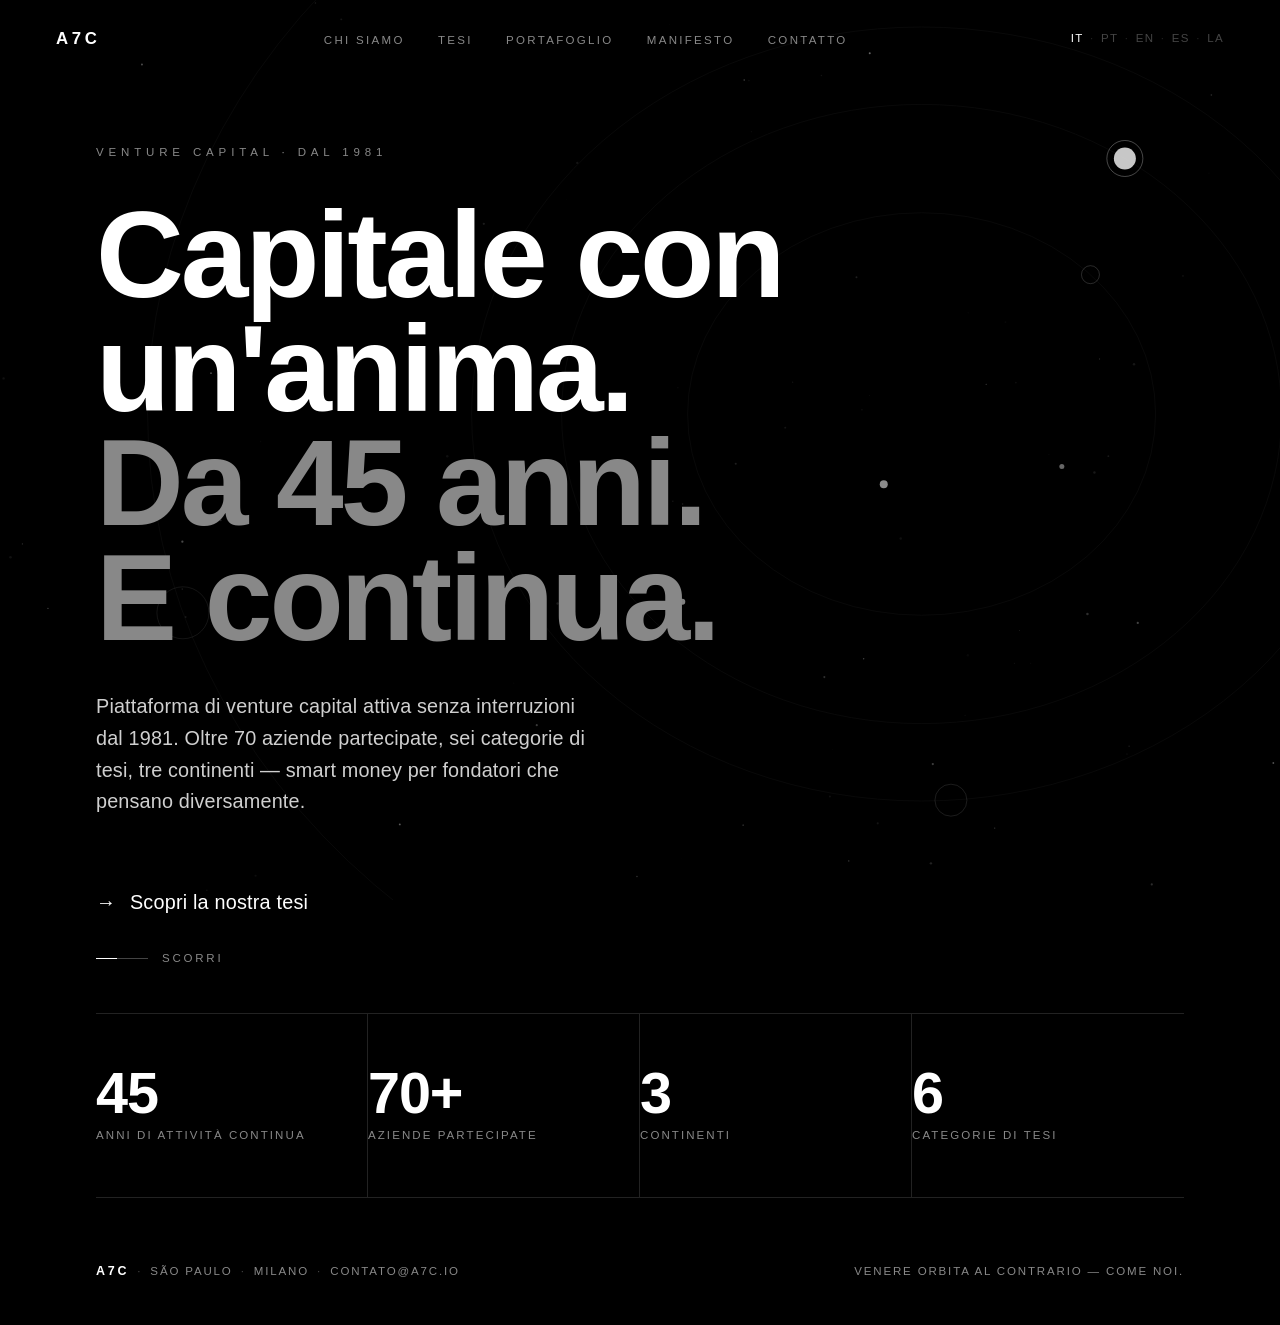
==== index.html @ 331fae42 "init: A7C site" ====
<!DOCTYPE html>
<html lang="pt">
<head>
<meta charset="UTF-8" />
<meta name="viewport" content="width=device-width, initial-scale=1.0" />
<title>A7C · Capital com alma</title>
<meta name="description" content="A7C — venture capital em operação contínua desde 1981. Capital com alma." />
<link rel="stylesheet" href="assets/system.css" />
</head>
<body>

<!-- Céu celeste (fundo global, assinatura do site) -->
<canvas id="celestial" aria-hidden="true"></canvas>

<!-- NAV global -->
<header class="nav" id="nav">
  <a href="index.html" class="wordmark" aria-label="A7C — início">A7C</a>

  <nav class="nav-center" aria-label="Navegação principal">
    <ul class="nav-links">
      <li><a href="sobre.html" data-i18n="nav.about">Sobre</a></li>
      <li><a href="tese.html" data-i18n="nav.thesis">Tese</a></li>
      <li><a href="portfolio.html" data-i18n="nav.portfolio">Portfólio</a></li>
      <li><a href="manifesto.html" data-i18n="nav.manifesto">Manifesto</a></li>
      <li><a href="contato.html" data-i18n="nav.contact">Contato</a></li>
    </ul>
  </nav>

  <div class="nav-right">
    <div class="lang" role="group" aria-label="Idioma"></div>
  </div>
</header>

<main class="shell">

  <!-- HERO -->
  <section class="hero" id="hero">
    <div class="wrap hero-inner">
      <p class="eyebrow reveal" data-i18n="hero.eyebrow">Venture Capital · Desde 1981</p>

      <h1 class="display hero-title">
        <span class="reveal" data-i18n="hero.line1">Capital com alma.</span>
        <span class="reveal hero-line2" data-i18n="hero.line2">Há 45 anos. E contando.</span>
      </h1>

      <p class="lead reveal hero-lead" data-i18n="hero.lead">
        Plataforma de venture capital em operação contínua desde 1981. Mais de 70 empresas investidas, seis categorias de tese, três continentes — smart money para fundadores que pensam diferente.
      </p>

      <p class="reveal hero-cta-wrap">
        <a href="#" class="cta">
          <span class="arrow">→</span>
          <span data-i18n="hero.cta">Conheça nossa tese</span>
        </a>
      </p>
    </div>

    <div class="wrap scroll-hint reveal" aria-hidden="true">
      <span class="scroll-line"></span>
      <span data-i18n="hero.scroll">Role</span>
    </div>
  </section>

  <!-- LINHA DE NÚMEROS -->
  <section class="stats-band">
    <div class="wrap">
      <div class="stats">
        <div class="stat reveal">
          <span class="val">45</span>
          <span class="lbl" data-i18n="stat.years">anos de operação contínua</span>
        </div>
        <div class="stat reveal">
          <span class="val">70+</span>
          <span class="lbl" data-i18n="stat.companies">empresas investidas</span>
        </div>
        <div class="stat reveal">
          <span class="val">3</span>
          <span class="lbl" data-i18n="stat.continents">continentes</span>
        </div>
        <div class="stat reveal">
          <span class="val">6</span>
          <span class="lbl" data-i18n="stat.theses">categorias de tese</span>
        </div>
      </div>
    </div>
  </section>

  <!-- RODAPÉ global -->
  <footer class="stats-band">
    <div class="wrap">
      <div class="foot">
        <div class="dotline">
          <span class="wordmark" style="font-size:.78rem">A7C</span>
          <span class="dot">·</span><span>São Paulo</span>
          <span class="dot">·</span><span>Milano</span>
          <span class="dot">·</span><a href="mailto:contato@a7c.io">contato@a7c.io</a>
        </div>
        <div class="foot-meta">
          <span data-i18n="foot.venus" class="muted">Vênus orbita ao contrário — assim como nós.</span>
        </div>
      </div>
    </div>
  </footer>

</main>

<style>
  /* ---- HERO (específico da home) ---- */
  .hero {
    position: relative;
    min-height: 100svh;
    display: flex;
    flex-direction: column;
    justify-content: center;
    padding-top: clamp(110px, 16vh, 200px);
    padding-bottom: clamp(60px, 10vh, 120px);
  }
  .hero-inner { display: flex; flex-direction: column; }
  .hero-title { margin-top: clamp(22px, 4vh, 40px); display: flex; flex-direction: column; }
  .hero-line2 { color: var(--gray-1); }
  .hero-lead { margin-top: clamp(26px, 4vh, 44px); max-width: 46ch; }
  .hero-cta-wrap { margin: clamp(34px, 5vh, 56px) 0 0; }

  /* staggered reveal */
  .hero .reveal:nth-child(1) { transition-delay: .05s; }
  .hero-title .reveal:nth-child(1) { transition-delay: .12s; }
  .hero-title .reveal:nth-child(2) { transition-delay: .22s; }
  .hero-lead { transition-delay: .34s; }
  .hero-cta-wrap { transition-delay: .46s; }

  /* dica de scroll */
  .scroll-hint {
    position: absolute;
    bottom: clamp(26px, 5vh, 48px);
    left: 0; right: 0;
    display: flex; align-items: center; gap: 14px;
    font-size: var(--label);
    text-transform: uppercase;
    letter-spacing: 0.24em;
    color: var(--gray-1);
    transition-delay: .6s;
  }
  .scroll-line {
    width: 52px; height: 1px; background: var(--gray-2);
    position: relative; overflow: hidden;
  }
  .scroll-line::after {
    content: ""; position: absolute; inset: 0;
    width: 40%; background: var(--white);
    animation: scan 2.8s var(--ease) infinite;
  }
  @keyframes scan {
    0% { transform: translateX(-100%); }
    60%,100% { transform: translateX(260%); }
  }

  .stats-band { position: relative; }
  .stats-band .wrap { padding-top: 0; }

  .foot-meta { font-size: var(--label); text-transform: uppercase; letter-spacing: 0.16em; }

  @media (prefers-reduced-motion: reduce) {
    .scroll-line::after { animation: none; }
  }
</style>

<script src="assets/i18n.js"></script>
<script src="assets/celestial.js"></script>
<script>
  // NAV: estado ao rolar
  (function () {
    const nav = document.getElementById('nav');
    const onScroll = () => nav.classList.toggle('is-scrolled', (window.scrollY || 0) > 24);
    window.addEventListener('scroll', onScroll, { passive: true });
    onScroll();
  })();

  // Reveal on enter — reveal what's already in view immediately,
  // observe the rest. Robust across environments where IO may not fire.
  (function () {
    const els = Array.from(document.querySelectorAll('.reveal'));
    const inView = (el) => {
      const r = el.getBoundingClientRect();
      return r.top < (window.innerHeight || 0) * 0.95 && r.bottom > 0;
    };
    const showNow = () => {
      requestAnimationFrame(() => {
        els.forEach(e => { if (inView(e)) e.classList.add('in'); });
      });
    };
    showNow();

    if ('IntersectionObserver' in window) {
      const io = new IntersectionObserver((entries) => {
        entries.forEach(e => { if (e.isIntersecting) { e.target.classList.add('in'); io.unobserve(e.target); } });
      }, { threshold: 0.12, rootMargin: '0px 0px -6% 0px' });
      els.forEach(e => { if (!e.classList.contains('in')) io.observe(e); });
    } else {
      els.forEach(e => e.classList.add('in'));
    }
    // safety net: never leave content hidden
    window.addEventListener('load', () => setTimeout(() => els.forEach(e => e.classList.add('in')), 400));
  })();
</script>

</body>
</html>
---- assets/system.css ----
/* ============================================================
   A7C — SISTEMA DE DESIGN
   Monocromático estrito · Helvetica · cósmico discreto
   Herdado por todas as páginas do site.
   ============================================================ */

/* ---------- Tokens ---------- */
:root {
  /* Cor — monocromático estrito, sem cor */
  --black:   #000000;
  --white:   #FFFFFF;
  --gray-1:  #888888;  /* texto secundário */
  --gray-2:  #444444;  /* hairlines fortes / corpos celestes */
  --gray-3:  #222222;  /* hairlines / fundos */

  --bg: var(--black);
  --fg: var(--white);

  /* Tipografia */
  --font: "Helvetica Neue", Helvetica, Arial, sans-serif;
  --mono: "SFMono-Regular", "SF Mono", "Roboto Mono", Menlo, Consolas, monospace;

  /* Escala fluida */
  --display:  clamp(3.4rem, 9.5vw, 8.5rem);
  --h1:       clamp(2.2rem, 5vw, 3.6rem);
  --h2:       clamp(1.6rem, 3vw, 2.4rem);
  --lead:     clamp(1.05rem, 1.55vw, 1.35rem);
  --body:     clamp(0.95rem, 1.1vw, 1.05rem);
  --label:    0.72rem;

  /* Layout */
  --maxw: 1200px;
  --gutter: clamp(20px, 5vw, 56px);
  --col-gap: clamp(16px, 2vw, 28px);

  /* Movimento */
  --ease: cubic-bezier(0.22, 1, 0.36, 1);
  --slow: 1.1s;
}

/* ---------- Reset ---------- */
*, *::before, *::after { box-sizing: border-box; }
html { -webkit-text-size-adjust: 100%; scroll-behavior: smooth; }
body {
  margin: 0;
  background: var(--bg);
  color: var(--fg);
  font-family: var(--font);
  font-size: var(--body);
  line-height: 1.55;
  font-weight: 400;
  letter-spacing: 0.01em;
  -webkit-font-smoothing: antialiased;
  text-rendering: optimizeLegibility;
  overflow-x: hidden;
}
img { max-width: 100%; display: block; }
a { color: inherit; text-decoration: none; }
::selection { background: var(--white); color: var(--black); }

/* ---------- Plano de fundo celeste ---------- */
#celestial {
  position: fixed;
  inset: 0;
  z-index: 0;
  pointer-events: none;
  display: block;
}

/* Conteúdo acima do céu */
.shell { position: relative; z-index: 2; }

/* ---------- Grid utilitário ---------- */
.wrap {
  width: 100%;
  max-width: var(--maxw);
  margin-inline: auto;
  padding-inline: var(--gutter);
}
.grid12 {
  display: grid;
  grid-template-columns: repeat(12, 1fr);
  column-gap: var(--col-gap);
}

/* ---------- Tipografia ---------- */
.eyebrow {
  font-size: var(--label);
  text-transform: uppercase;
  letter-spacing: 0.42em;
  color: var(--gray-1);
  font-weight: 500;
  margin: 0;
}
.display {
  font-size: var(--display);
  line-height: 0.94;
  letter-spacing: -0.025em;
  font-weight: 700;
  margin: 0;
  text-wrap: balance;
}
.h1 { font-size: var(--h1); line-height: 1.02; letter-spacing: -0.02em; font-weight: 700; margin: 0; }
.h2 { font-size: var(--h2); line-height: 1.1; letter-spacing: -0.015em; font-weight: 600; margin: 0; }
.lead {
  font-size: var(--lead);
  line-height: 1.6;
  color: #cfcfcf;
  font-weight: 400;
  max-width: 38ch;
  text-wrap: pretty;
}
.muted { color: var(--gray-1); }

/* ---------- Link CTA  "→ label" ---------- */
.cta {
  display: inline-flex;
  align-items: baseline;
  gap: 0.7em;
  font-size: var(--lead);
  font-weight: 500;
  letter-spacing: 0.01em;
  color: var(--white);
  padding: 0.2em 0;
  border-bottom: 1px solid transparent;
  transition: gap var(--slow) var(--ease), border-color 0.4s var(--ease);
}
.cta .arrow {
  display: inline-block;
  transition: transform var(--slow) var(--ease);
}
.cta:hover { gap: 1.1em; border-color: var(--gray-2); }
.cta:hover .arrow { transform: translateX(4px); }

/* Link CTA discreto (cinza) */
.cta--ghost { color: var(--gray-1); }
.cta--ghost:hover { color: var(--white); }

/* ---------- NAV global ---------- */
.nav {
  position: fixed;
  top: 0; left: 0; right: 0;
  z-index: 50;
  display: flex;
  align-items: center;
  justify-content: space-between;
  padding: clamp(16px, 2.4vw, 26px) var(--gutter);
  transition: background 0.5s var(--ease), border-color 0.5s var(--ease), backdrop-filter 0.5s var(--ease);
  border-bottom: 1px solid transparent;
}
.nav.is-scrolled {
  background: rgba(0,0,0,0.55);
  backdrop-filter: blur(14px) saturate(120%);
  -webkit-backdrop-filter: blur(14px) saturate(120%);
  border-bottom: 1px solid var(--gray-3);
}
.wordmark {
  font-weight: 700;
  font-size: 1.05rem;
  letter-spacing: 0.22em;
  color: var(--white);
}
.nav-links {
  display: flex;
  gap: clamp(20px, 2.6vw, 40px);
  list-style: none;
  margin: 0; padding: 0;
}
.nav-links a {
  font-size: var(--label);
  text-transform: uppercase;
  letter-spacing: 0.2em;
  color: var(--gray-1);
  transition: color 0.35s var(--ease);
  position: relative;
}
.nav-links a:hover, .nav-links a.is-active { color: var(--white); }

/* Seletor de idioma */
.lang {
  display: flex;
  align-items: center;
  gap: 0.55em;
  font-size: var(--label);
  letter-spacing: 0.12em;
}
.lang button {
  background: none; border: 0; padding: 0;
  font: inherit; letter-spacing: inherit;
  color: var(--gray-2);
  cursor: pointer;
  text-transform: uppercase;
  transition: color 0.3s var(--ease);
}
.lang button:hover { color: var(--gray-1); }
.lang button.is-active { color: var(--white); }
.lang .sep { color: var(--gray-3); }

.nav-right { display: flex; align-items: center; gap: clamp(20px, 3vw, 44px); }

/* Botão de menu mobile */
.nav-toggle { display: none; }

/* ---------- Linha de números ---------- */
.stats {
  display: grid;
  grid-template-columns: repeat(4, 1fr);
  border-top: 1px solid var(--gray-3);
}
.stat {
  padding: clamp(28px, 4vw, 52px) clamp(16px, 2vw, 32px) clamp(28px, 4vw, 52px) 0;
  border-right: 1px solid var(--gray-3);
}
.stat:last-child { border-right: 0; }
.stat .val {
  font-size: clamp(2.2rem, 4.5vw, 3.6rem);
  font-weight: 700;
  letter-spacing: -0.02em;
  line-height: 1;
  display: block;
}
.stat .lbl {
  margin-top: 0.9em;
  font-size: var(--label);
  text-transform: uppercase;
  letter-spacing: 0.18em;
  color: var(--gray-1);
  max-width: 22ch;
}

/* ---------- Rodapé global ---------- */
.foot {
  border-top: 1px solid var(--gray-3);
  padding: clamp(36px, 5vw, 64px) 0 clamp(28px, 4vw, 44px);
  display: flex;
  flex-wrap: wrap;
  align-items: baseline;
  justify-content: space-between;
  gap: 18px;
  font-size: var(--label);
  letter-spacing: 0.16em;
  text-transform: uppercase;
  color: var(--gray-1);
}
.foot .dotline { display: flex; flex-wrap: wrap; gap: 0.7em; align-items: baseline; }
.foot .dotline .dot { color: var(--gray-2); }
.foot a:hover { color: var(--white); }

/* ---------- Reveal (entrada suave) ---------- */
.reveal {
  opacity: 0;
  transform: translateY(22px);
  transition: opacity 1.1s var(--ease), transform 1.1s var(--ease);
}
.reveal.in { opacity: 1; transform: none; }

/* ---------- Responsivo ---------- */
@media (max-width: 860px) {
  .nav-links { display: none; }
  .stats { grid-template-columns: repeat(2, 1fr); }
  .stat:nth-child(2) { border-right: 0; }
  .stat:nth-child(1), .stat:nth-child(2) { border-bottom: 1px solid var(--gray-3); }
  .stat { padding-right: clamp(12px, 2vw, 24px); }
}
@media (max-width: 520px) {
  .lead { max-width: none; }
}

@media (prefers-reduced-motion: reduce) {
  .reveal { transition: none; opacity: 1; transform: none; }
  html { scroll-behavior: auto; }
}
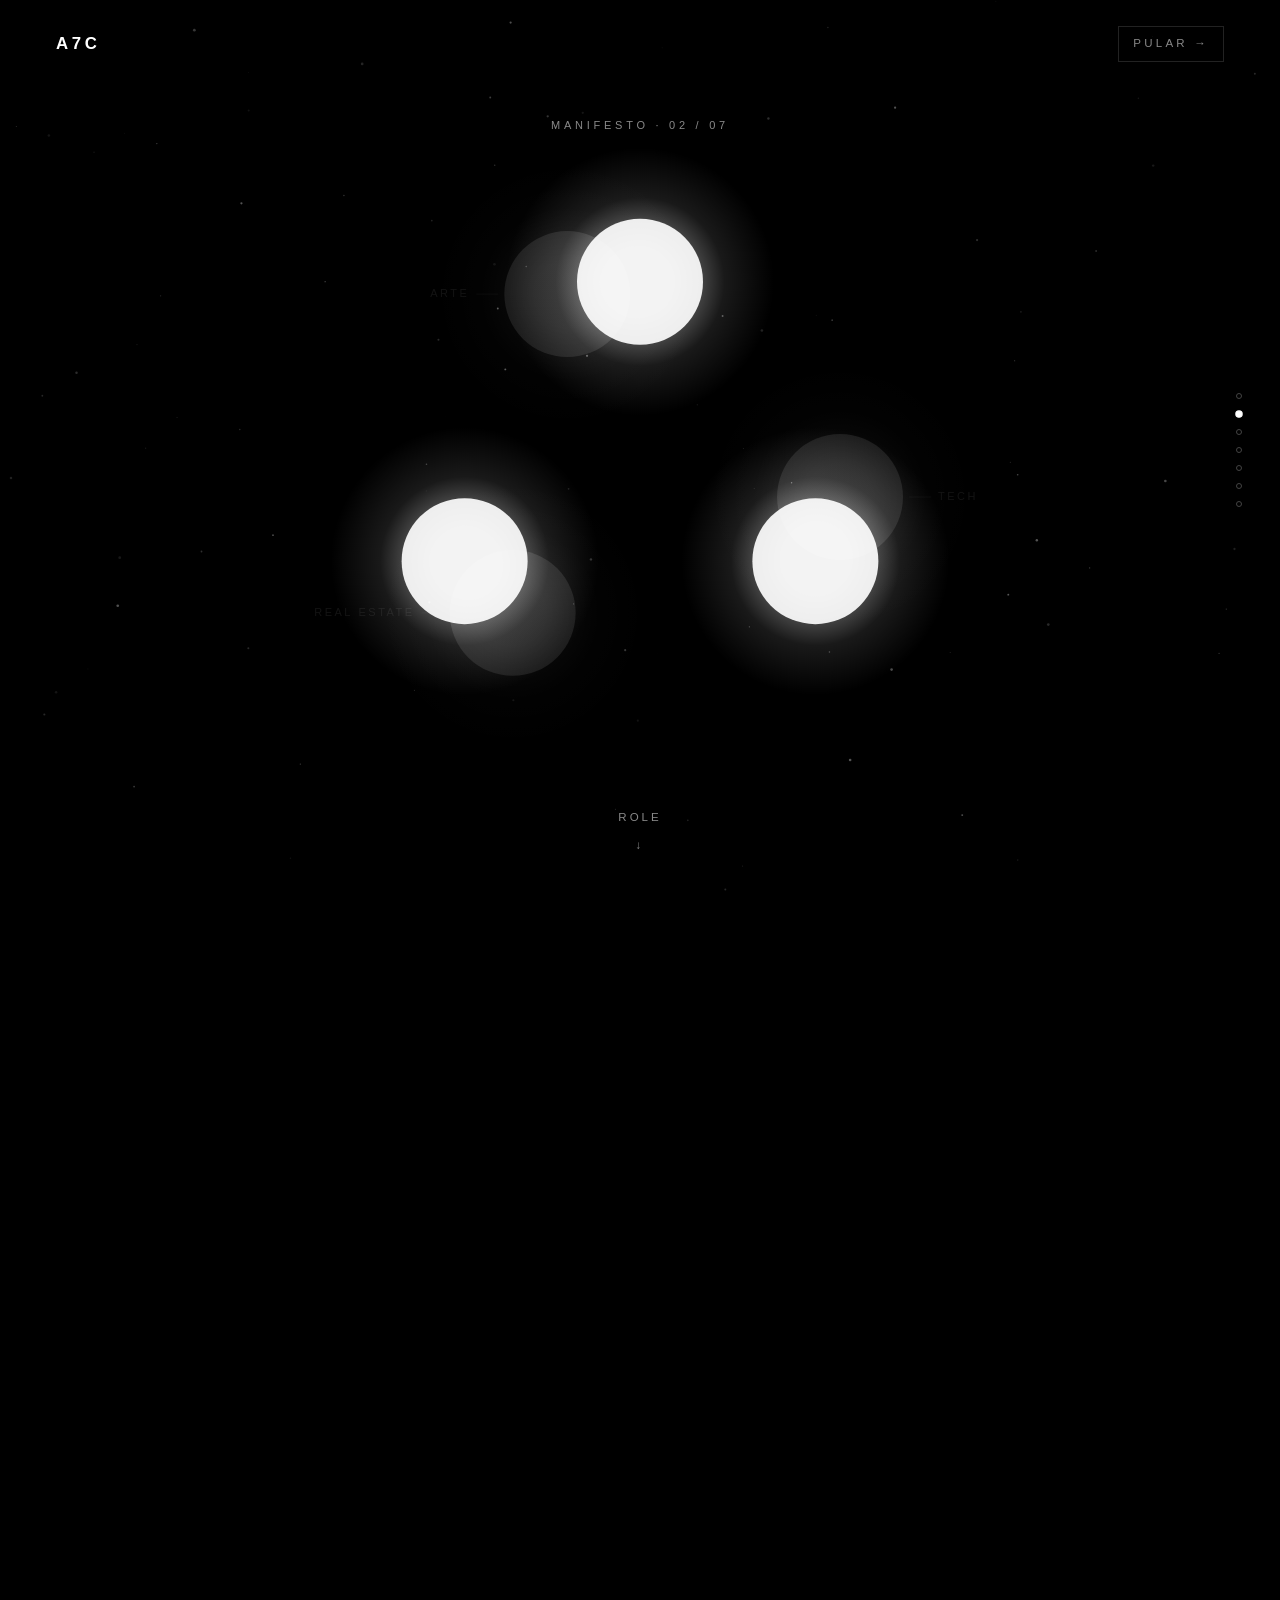
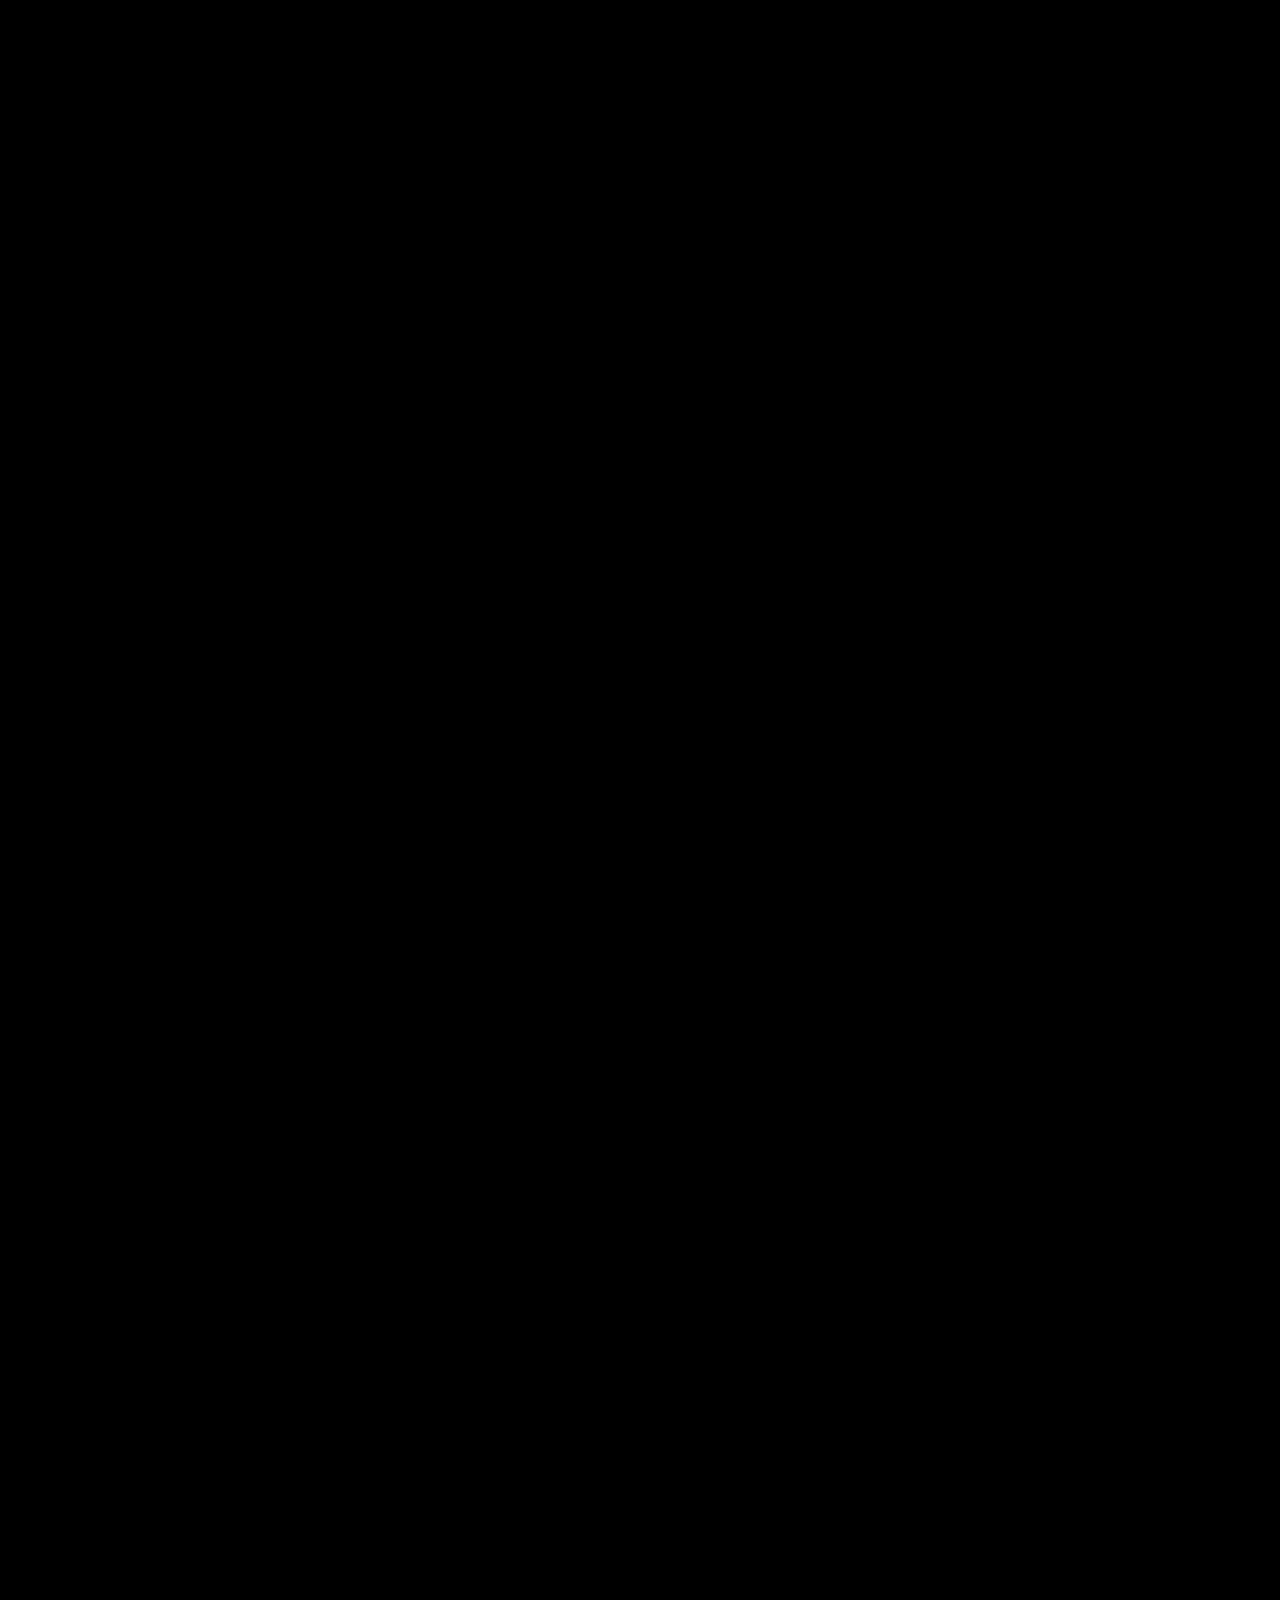
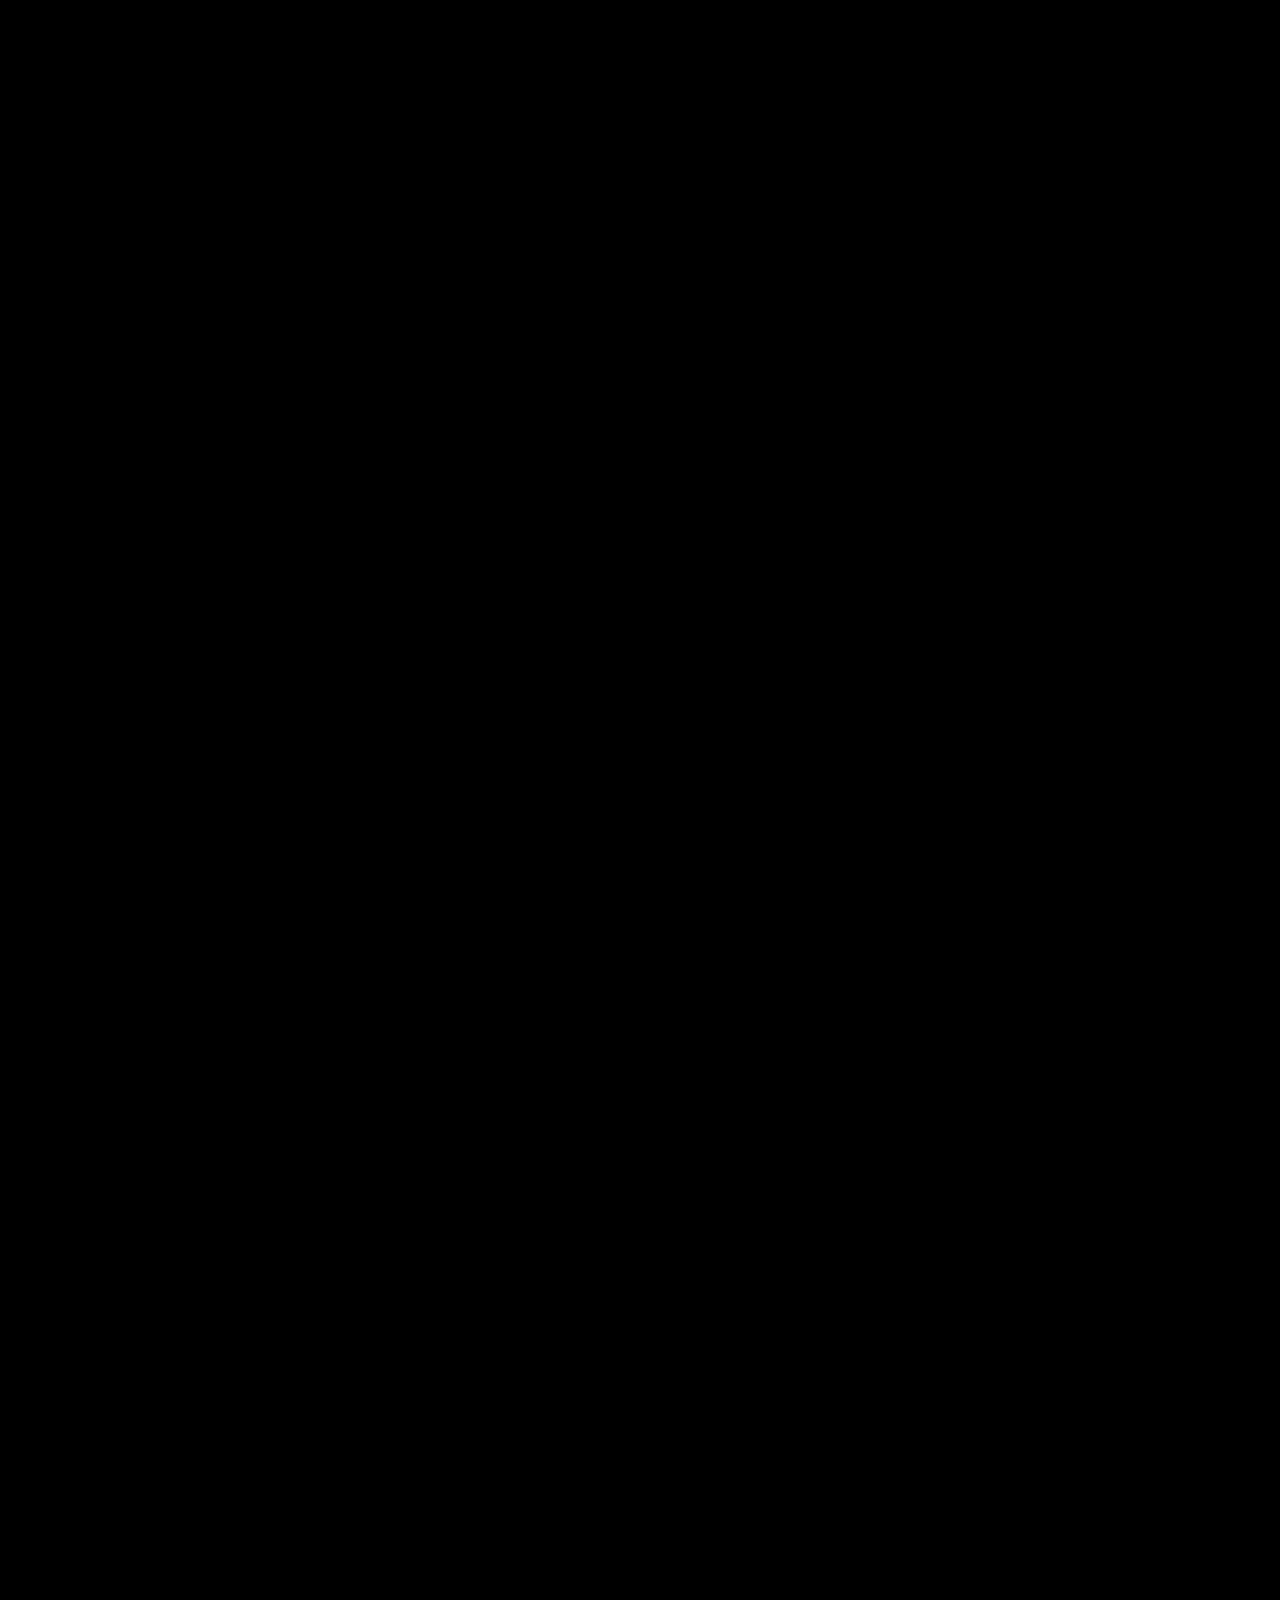
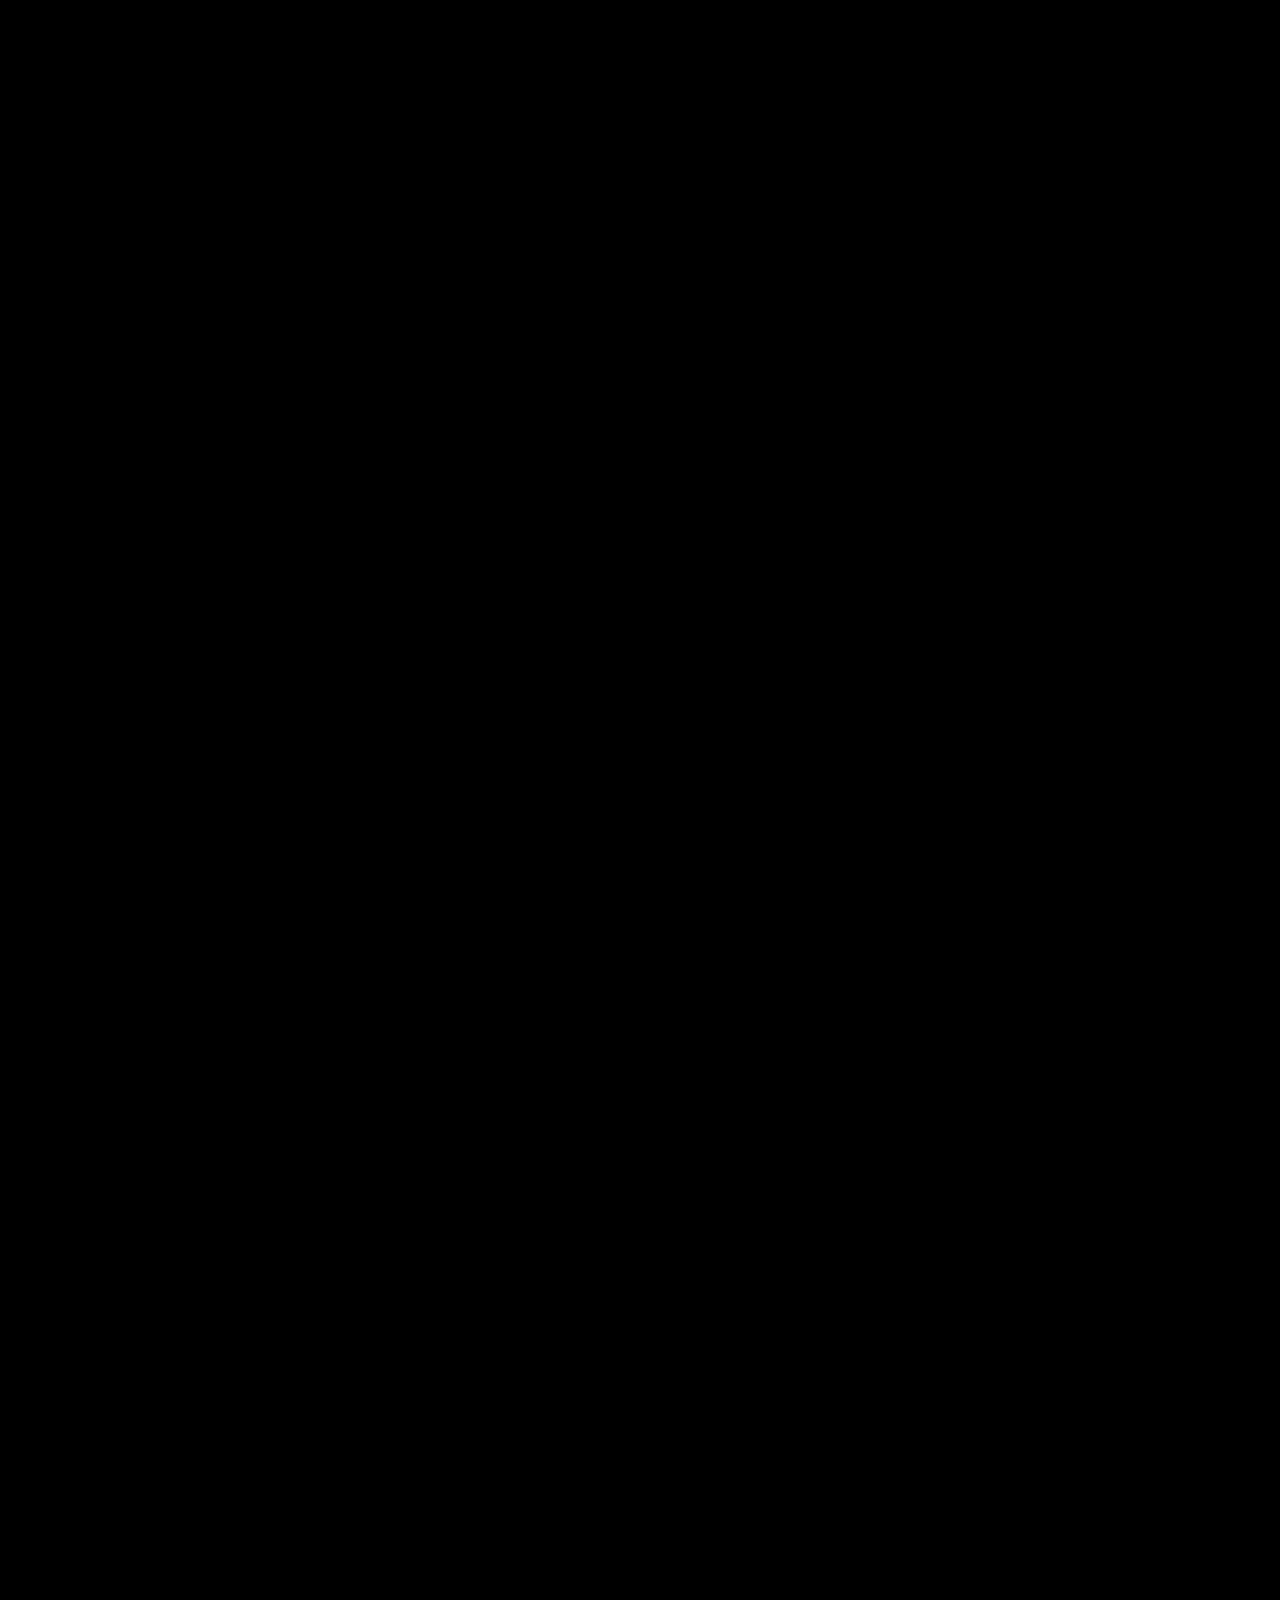
==== commit 9d32490a: "feat: hamburger nav mobile + manifesto intro splash - assets/nav.js: injects hamburger button and fu" ====
--- a/index.html
+++ b/index.html
@@ -6,6 +6,7 @@
 <title>A7C · Capital com alma</title>
 <meta name="description" content="A7C — venture capital em operação contínua desde 1981. Capital com alma." />
 <link rel="stylesheet" href="assets/system.css" />
+<script>if (!sessionStorage.getItem('a7c_intro_seen')) { sessionStorage.setItem('a7c_intro_seen', '1'); location.replace('intro.html'); }</script>
 </head>
 <body>
 
@@ -165,6 +166,7 @@
 </style>
 
 <script src="assets/i18n.js"></script>
+<script src="assets/nav.js"></script>
 <script src="assets/celestial.js"></script>
 <script>
   // NAV: estado ao rolar
--- a/assets/system.css
+++ b/assets/system.css
@@ -198,8 +198,73 @@
 
 .nav-right { display: flex; align-items: center; gap: clamp(20px, 3vw, 44px); }
 
-/* Botão de menu mobile */
-.nav-toggle { display: none; }
+/* ---------- Hamburger button ---------- */
+.nav-toggle {
+  display: none;
+  flex-direction: column;
+  justify-content: center;
+  align-items: center;
+  gap: 5px;
+  width: 40px; height: 40px;
+  background: none; border: none;
+  cursor: pointer; padding: 0;
+  z-index: 60; flex-shrink: 0;
+}
+.nav-toggle span {
+  display: block;
+  width: 22px; height: 1.5px;
+  background: var(--white);
+  transition: transform 0.35s var(--ease), opacity 0.35s var(--ease);
+  transform-origin: center;
+}
+.nav-open .nav-toggle span:nth-child(1) { transform: translateY(6.5px) rotate(45deg); }
+.nav-open .nav-toggle span:nth-child(2) { opacity: 0; transform: scaleX(0); }
+.nav-open .nav-toggle span:nth-child(3) { transform: translateY(-6.5px) rotate(-45deg); }
+
+/* ---------- Mobile drawer ---------- */
+.nav-drawer {
+  position: fixed; inset: 0; z-index: 45;
+  background: rgba(0,0,0,0.97);
+  backdrop-filter: blur(20px) saturate(120%);
+  -webkit-backdrop-filter: blur(20px) saturate(120%);
+  display: flex; flex-direction: column;
+  align-items: center; justify-content: center;
+  gap: clamp(28px, 5vh, 48px);
+  opacity: 0; visibility: hidden;
+  transition: opacity 0.38s var(--ease), visibility 0.38s var(--ease);
+  pointer-events: none;
+}
+.nav-open .nav-drawer {
+  opacity: 1; visibility: visible;
+  pointer-events: all;
+}
+.nav-drawer .drawer-links {
+  list-style: none; margin: 0; padding: 0;
+  display: flex; flex-direction: column; align-items: center; gap: 4px;
+}
+.nav-drawer .drawer-links a {
+  font-size: clamp(1.8rem, 7vw, 2.8rem);
+  font-weight: 700; letter-spacing: -0.02em;
+  color: var(--gray-2); text-transform: uppercase;
+  display: block; padding: 6px 0;
+  transition: color 0.22s var(--ease);
+}
+.nav-drawer .drawer-links a:hover,
+.nav-drawer .drawer-links a.is-active { color: var(--white); }
+.nav-drawer .drawer-lang {
+  display: flex; align-items: center; gap: 0.55em;
+  font-size: 0.78rem; letter-spacing: 0.18em;
+}
+.nav-drawer .drawer-lang button {
+  background: none; border: 0; padding: 0;
+  font: inherit; letter-spacing: inherit;
+  color: var(--gray-2); cursor: pointer;
+  text-transform: uppercase;
+  transition: color 0.25s var(--ease);
+}
+.nav-drawer .drawer-lang button:hover { color: var(--gray-1); }
+.nav-drawer .drawer-lang button.is-active { color: var(--white); }
+.nav-drawer .drawer-lang .sep { color: var(--gray-3); }
 
 /* ---------- Linha de números ---------- */
 .stats {
@@ -257,6 +322,7 @@
 /* ---------- Responsivo ---------- */
 @media (max-width: 860px) {
   .nav-links { display: none; }
+  .nav-toggle { display: flex; }
   .stats { grid-template-columns: repeat(2, 1fr); }
   .stat:nth-child(2) { border-right: 0; }
   .stat:nth-child(1), .stat:nth-child(2) { border-bottom: 1px solid var(--gray-3); }
